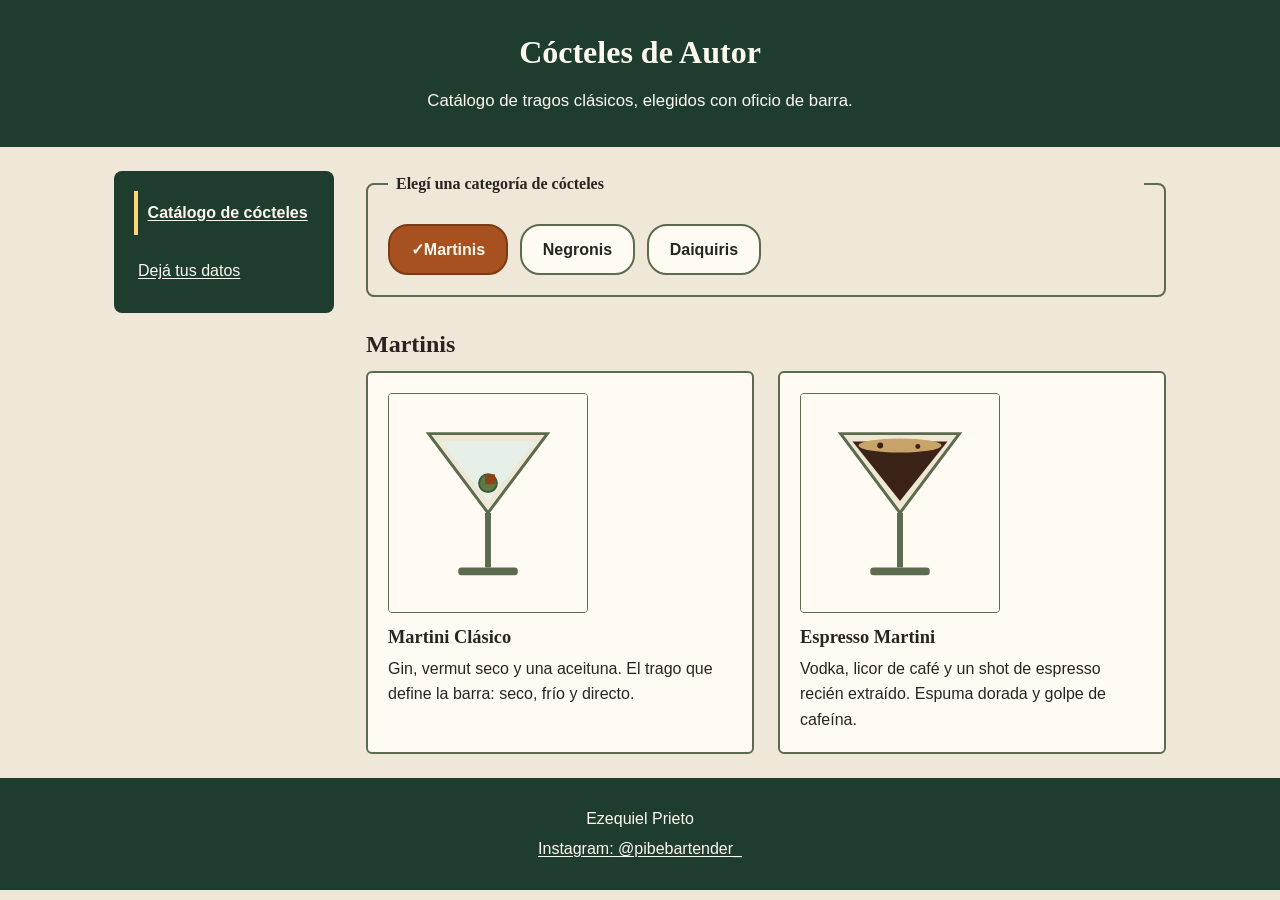
==== Trabajo_Practico_1_teoria/Claude/index.html @ 76b19e9d "Paginas de las IA´s Comparto las carpetas que contiene las paginas web sencillas generadas por dos I" ====
<!DOCTYPE html>
<html lang="es">
<head>
  <meta charset="UTF-8">
  <meta name="viewport" content="width=device-width, initial-scale=1.0">
  <title>Cócteles de Autor — Catálogo | Ezequiel Prieto</title>
  <meta name="description" content="Catálogo de cócteles de autor organizado por categorías: martinis, negronis y daiquiris.">
  <link rel="stylesheet" href="estilosIA.css">
</head>
<body>

  <a class="salto-enlace" href="#contenido-principal">Saltar al contenido principal</a>

  <header class="cabecera-sitio">
    <h1>Cócteles de Autor</h1>
    <p class="lema">Catálogo de tragos clásicos, elegidos con oficio de barra.</p>
  </header>

  <div class="disposicion">

    <nav class="barra-lateral" aria-label="Navegación principal">
      <ul>
        <li><a href="index.html" aria-current="page">Catálogo de cócteles</a></li>
        <li><a href="formulario.html">Dejá tus datos</a></li>
      </ul>
    </nav>

    <main id="contenido-principal" class="catalogo">

      <fieldset class="filtro-categorias">
        <legend>Elegí una categoría de cócteles</legend>

        <input type="radio" name="categoria" id="cat-martinis" checked>
        <label for="cat-martinis">Martinis</label>

        <input type="radio" name="categoria" id="cat-negronis">
        <label for="cat-negronis">Negronis</label>

        <input type="radio" name="categoria" id="cat-daiquiris">
        <label for="cat-daiquiris">Daiquiris</label>
      </fieldset>

      <section id="sec-martinis" class="categoria-cocteles" aria-labelledby="titulo-martinis">
        <h2 id="titulo-martinis">Martinis</h2>
        <div class="grilla-cocteles">

          <article class="tarjeta-cocktail">
            <img src="imagenes/martini-clasico.svg" alt="Copa de martini triangular con líquido transparente y una aceituna verde" width="200" height="220">
            <h3>Martini Clásico</h3>
            <p>Gin, vermut seco y una aceituna. El trago que define la barra: seco, frío y directo.</p>
          </article>

          <article class="tarjeta-cocktail">
            <img src="imagenes/espresso-martini.svg" alt="Copa de martini con líquido oscuro y espuma de café en la superficie" width="200" height="220">
            <h3>Espresso Martini</h3>
            <p>Vodka, licor de café y un shot de espresso recién extraído. Espuma dorada y golpe de cafeína.</p>
          </article>

        </div>
      </section>

      <section id="sec-negronis" class="categoria-cocteles" aria-labelledby="titulo-negronis">
        <h2 id="titulo-negronis">Negronis</h2>
        <div class="grilla-cocteles">

          <article class="tarjeta-cocktail">
            <img src="imagenes/negroni-clasico.svg" alt="Vaso bajo con hielo, líquido rojo intenso y una rodaja de naranja" width="200" height="220">
            <h3>Negroni Clásico</h3>
            <p>Gin, vermut rojo y Campari, en partes iguales. Amargo, franco, sin vueltas.</p>
          </article>

          <article class="tarjeta-cocktail">
            <img src="imagenes/negroni-sbagliato.svg" alt="Copa de vino con líquido rojo anaranjado, burbujas y una rodaja de naranja" width="200" height="220">
            <h3>Negroni Sbagliato</h3>
            <p>Vermut rojo, Campari y espumante en lugar de gin. Más liviano, con burbuja y con historia.</p>
          </article>

        </div>
      </section>

      <section id="sec-daiquiris" class="categoria-cocteles" aria-labelledby="titulo-daiquiris">
        <h2 id="titulo-daiquiris">Daiquiris</h2>
        <div class="grilla-cocteles">

          <article class="tarjeta-cocktail">
            <img src="imagenes/daiquiri-clasico.svg" alt="Copa tipo coupe con líquido transparente amarillento y una rodaja de lima" width="200" height="220">
            <h3>Daiquiri Clásico</h3>
            <p>Ron blanco, lima y azúcar. Tres ingredientes, ningún atajo: el equilibrio hecho trago.</p>
          </article>

          <article class="tarjeta-cocktail">
            <img src="imagenes/daiquiri-fresa.svg" alt="Copa con líquido rosado espeso tipo frozen, decorada con una fresa" width="200" height="220">
            <h3>Daiquiri de Fresa</h3>
            <p>Ron blanco, fresas frescas, lima y azúcar, procesados con hielo. Versión frozen del clásico.</p>
          </article>

        </div>
      </section>

    </main>

  </div>

  <footer class="pie-sitio">
    <p>Ezequiel Prieto</p>
    <p><a href="https://instagram.com/pibebartender_" target="_blank" rel="noopener noreferrer">Instagram: @pibebartender_</a></p>
  </footer>

</body>
</html>
---- Trabajo_Practico_1_teoria/Claude/estilosIA.css ----
/* ============================================================
   estilosIA.css
   Catálogo de Cócteles — Ezequiel Prieto (@pibebartender)
   Paleta y tipografía pensadas para una barra de autor:
   verde botella oscuro, cobre curtido y papel color arena.
   Cumple pautas WCAG 2.1 nivel AA (contraste, foco visible,
   objetivos táctiles, no depender solo del color).
   ============================================================ */

:root {
  /* Color */
  --color-fondo: #EFE7D8;           /* arena cálida, fondo general */
  --color-fondo-tarjeta: #FFFBF2;   /* crema, fondo de tarjetas */
  --color-verde-oscuro: #1F3D2E;    /* verde botella, header/footer/nav */
  --color-verde-oscuro-texto: #FDF9EF; /* texto claro sobre verde oscuro */
  --color-cobre: #A6511F;           /* cobre, botones y acentos */
  --color-cobre-oscuro: #7A3B14;    /* cobre oscuro, texto de enlaces y hover */
  --color-texto: #2A2420;           /* tinta cálida, texto principal */
  --color-borde: #5C6B4F;           /* oliva apagado, bordes */
  --color-foco: #123524;            /* foco visible sobre fondos claros */
  --color-foco-oscuro: #FFD37A;     /* foco visible sobre fondos oscuros */

  /* Tipografía */
  --fuente-titulos: Georgia, "Iowan Old Style", "Times New Roman", serif;
  --fuente-texto: "Trebuchet MS", Verdana, Geneva, sans-serif;
}

/* ============================================================
   Reseteo básico y accesibilidad general
   ============================================================ */

*,
*::before,
*::after {
  box-sizing: border-box;
}

html {
  font-size: 100%; /* respeta el tamaño de fuente configurado por la persona usuaria */
}

@media (prefers-reduced-motion: no-preference) {
  html {
    scroll-behavior: smooth;
  }
}

body {
  margin: 0;
  font-family: var(--fuente-texto);
  font-size: 1rem;
  line-height: 1.6;
  color: var(--color-texto);
  background-color: var(--color-fondo);
}

h1, h2, h3 {
  font-family: var(--fuente-titulos);
  line-height: 1.25;
  margin: 0 0 0.5em 0;
}

h1 { font-size: 2rem; }
h2 { font-size: 1.5rem; margin-top: 0; }
h3 { font-size: 1.15rem; }

p {
  margin: 0 0 1em 0;
  max-width: 70ch; /* líneas cortas, más legibles */
}

img {
  max-width: 100%;
  height: auto;
  display: block;
}

a {
  color: var(--color-cobre-oscuro);
  text-decoration: underline; /* los enlaces nunca dependen solo del color */
  text-underline-offset: 2px;
}

a:hover {
  color: var(--color-verde-oscuro);
}

/* Foco visible en todo el sitio: nunca se elimina el outline */
a:focus-visible,
button:focus-visible,
input:focus-visible {
  outline: 3px solid var(--color-foco);
  outline-offset: 2px;
  border-radius: 2px;
}

/* Enlace para saltar al contenido principal */
.salto-enlace {
  position: absolute;
  left: -9999px;
  top: 0;
  background-color: var(--color-verde-oscuro);
  color: var(--color-verde-oscuro-texto);
  padding: 0.85rem 1.25rem;
  z-index: 1000;
  border-radius: 0 0 6px 0;
  text-decoration: none;
  font-weight: bold;
}

.salto-enlace:focus {
  left: 0;
}

/* ============================================================
   Cabecera
   ============================================================ */

.cabecera-sitio {
  background-color: var(--color-verde-oscuro);
  color: var(--color-verde-oscuro-texto);
  padding: 2rem 1.5rem;
  text-align: center;
}

.cabecera-sitio h1 {
  color: var(--color-verde-oscuro-texto);
}

.cabecera-sitio .lema {
  margin: 0;
  font-size: 1.05rem;
  max-width: 60ch;
  margin-inline: auto;
}

/* ============================================================
   Disposición general: barra lateral + contenido
   ============================================================ */

.disposicion {
  display: flex;
  align-items: flex-start;
  gap: 2rem;
  max-width: 1100px;
  margin-inline: auto;
  padding: 1.5rem;
}

.barra-lateral {
  flex: 0 0 220px;
  background-color: var(--color-verde-oscuro);
  border-radius: 8px;
  padding: 1.25rem;
}

.barra-lateral ul {
  list-style: none;
  margin: 0;
  padding: 0;
  display: flex;
  flex-direction: column;
  gap: 0.9rem;
}

.barra-lateral a {
  color: var(--color-verde-oscuro-texto);
  display: block;
  padding: 0.5rem 0.25rem;
  min-height: 44px; /* objetivo táctil accesible */
  display: flex;
  align-items: center;
}

.barra-lateral a:hover {
  color: var(--color-foco-oscuro);
}

.barra-lateral a:focus-visible {
  outline-color: var(--color-foco-oscuro);
}

.barra-lateral a[aria-current="page"] {
  font-weight: bold;
  border-left: 4px solid var(--color-foco-oscuro);
  padding-left: 0.6rem;
}

.catalogo {
  flex: 1;
  min-width: 0;
}

/* ============================================================
   Filtro de categorías (radio buttons con apariencia de pestañas)
   ============================================================ */

.filtro-categorias {
  border: 2px solid var(--color-borde);
  border-radius: 8px;
  padding: 1.25rem;
  margin: 0 0 2rem 0;
  display: flex;
  flex-wrap: wrap;
  gap: 0.75rem;
  align-items: center;
}

.filtro-categorias legend {
  font-family: var(--fuente-titulos);
  font-weight: bold;
  padding: 0 0.5rem;
  width: 100%;
  margin-bottom: 0.5rem;
}

/* Ocultamos visualmente el radio nativo, pero sigue siendo accesible
   por teclado y por lectores de pantalla (no usar display:none) */
.filtro-categorias input[type="radio"] {
  position: absolute;
  width: 1px;
  height: 1px;
  overflow: hidden;
  clip: rect(0 0 0 0);
  white-space: nowrap;
}

.filtro-categorias label {
  cursor: pointer;
  background-color: var(--color-fondo-tarjeta);
  color: var(--color-texto);
  border: 2px solid var(--color-borde);
  border-radius: 20px;
  padding: 0.65rem 1.3rem;
  min-height: 44px;
  display: inline-flex;
  align-items: center;
  font-weight: 600;
}

/* El estado de selección nunca depende solo del color:
   también cambia el peso de fuente y aparece un símbolo de check */
.filtro-categorias input[type="radio"]:checked + label {
  background-color: var(--color-cobre);
  color: var(--color-verde-oscuro-texto);
  border-color: var(--color-cobre-oscuro);
}

.filtro-categorias input[type="radio"]:checked + label::before {
  content: "✓ ";
}

.filtro-categorias input[type="radio"]:focus-visible + label {
  outline: 3px solid var(--color-foco);
  outline-offset: 2px;
}

/* Mostrar solo la sección de la categoría seleccionada */
.categoria-cocteles {
  display: none;
}

.catalogo:has(#cat-martinis:checked) #sec-martinis,
.catalogo:has(#cat-negronis:checked) #sec-negronis,
.catalogo:has(#cat-daiquiris:checked) #sec-daiquiris {
  display: block;
}

/* ============================================================
   Grilla de cócteles
   ============================================================ */

.grilla-cocteles {
  display: grid;
  grid-template-columns: repeat(auto-fit, minmax(240px, 1fr));
  gap: 1.5rem;
}

.tarjeta-cocktail {
  background-color: var(--color-fondo-tarjeta);
  border: 2px solid var(--color-borde);
  border-radius: 6px;
  padding: 1.25rem;
}

.tarjeta-cocktail img {
  border: 1px solid var(--color-borde);
  border-radius: 4px;
  margin-bottom: 0.85rem;
}

.tarjeta-cocktail h3 {
  margin-bottom: 0.4rem;
}

.tarjeta-cocktail p {
  margin-bottom: 0;
}

/* ============================================================
   Formulario de datos personales
   ============================================================ */

.formulario-datos {
  max-width: 480px;
  border: 2px solid var(--color-borde);
  border-radius: 6px;
  padding: 1.5rem;
  background-color: var(--color-fondo-tarjeta);
}

.campo-formulario {
  display: flex;
  flex-direction: column;
  margin-bottom: 1.25rem;
}

.campo-formulario label {
  font-weight: bold;
  margin-bottom: 0.4rem;
}

.campo-formulario input {
  font: inherit;
  padding: 0.65rem 0.75rem;
  min-height: 44px;
  border: 2px solid var(--color-borde);
  border-radius: 4px;
  background-color: #ffffff;
  color: var(--color-texto);
}

.campo-formulario input:invalid:not(:placeholder-shown) {
  border-color: #8B1E1E;
}

.texto-ayuda {
  font-size: 0.9rem;
  color: var(--color-texto);
  margin: 0.4rem 0 0 0;
}

.formulario-datos button {
  font: inherit;
  font-weight: bold;
  background-color: var(--color-cobre);
  color: var(--color-verde-oscuro-texto);
  border: 2px solid var(--color-cobre-oscuro);
  border-radius: 6px;
  padding: 0.75rem 1.5rem;
  min-height: 44px;
  cursor: pointer;
}

.formulario-datos button:hover {
  background-color: var(--color-cobre-oscuro);
}

/* ============================================================
   Pie de página
   ============================================================ */

.pie-sitio {
  background-color: var(--color-verde-oscuro);
  color: var(--color-verde-oscuro-texto);
  text-align: center;
  padding: 1.5rem;
}

.pie-sitio p {
  margin: 0.25rem auto;
  max-width: none;
}

.pie-sitio a {
  color: var(--color-verde-oscuro-texto);
}

.pie-sitio a:focus-visible {
  outline-color: var(--color-foco-oscuro);
}

/* ============================================================
   Responsive: pantallas angostas (celulares)
   ============================================================ */

@media (max-width: 700px) {
  .disposicion {
    flex-direction: column;
    padding: 1rem;
  }

  .barra-lateral {
    flex-basis: auto;
    width: 100%;
  }

  .barra-lateral ul {
    flex-direction: row;
    flex-wrap: wrap;
    gap: 0.5rem;
  }

  .cabecera-sitio h1 {
    font-size: 1.6rem;
  }

  .filtro-categorias {
    justify-content: center;
  }
}
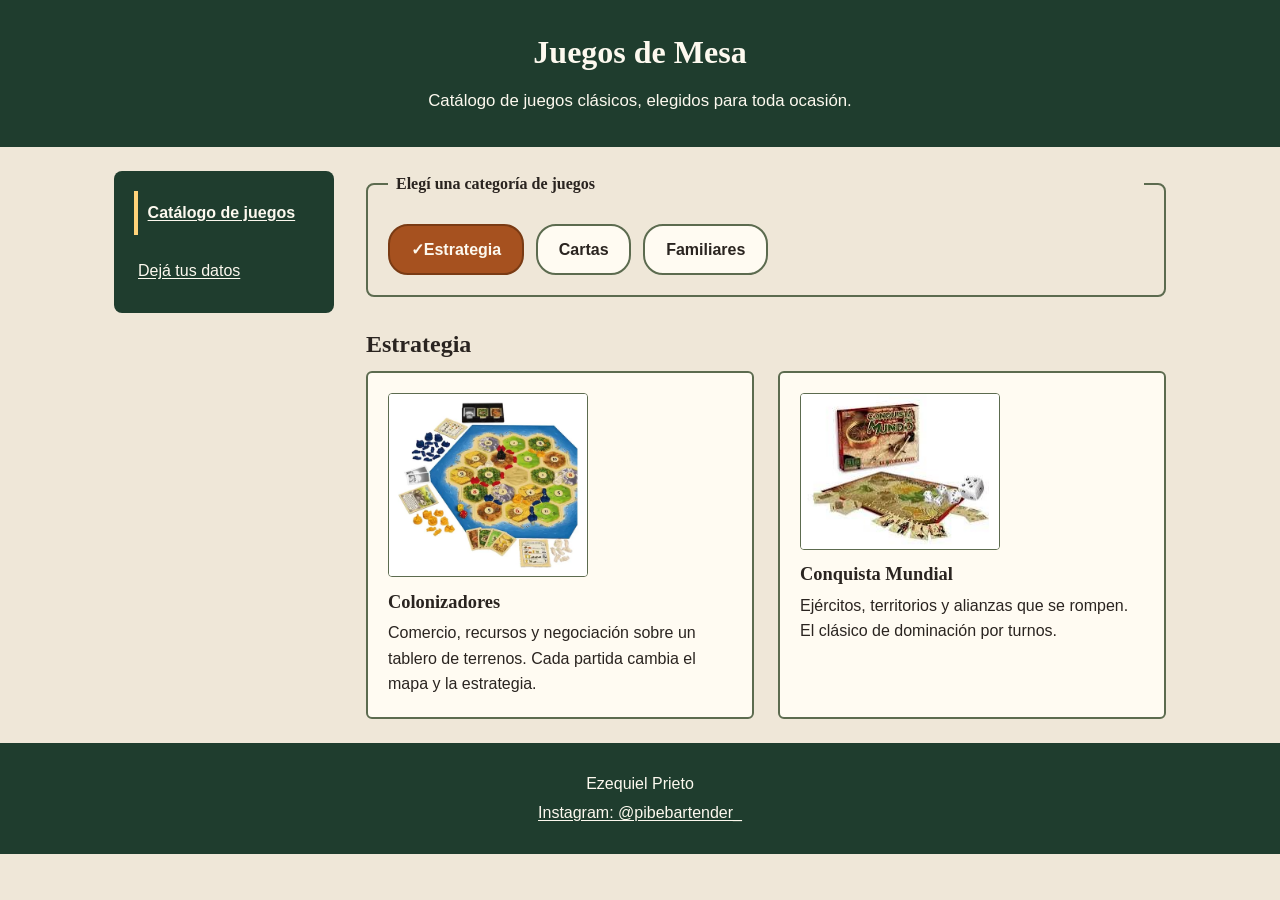
==== commit e31cb2c7: "Paginas de las IA Vuelvo a subir las paginas web sencillas realizadas por las IA, hubo correcciones " ====
--- a/Trabajo_Practico_1_teoria/Claude/index.html
+++ b/Trabajo_Practico_1_teoria/Claude/index.html
@@ -3,8 +3,8 @@
 <head>
   <meta charset="UTF-8">
   <meta name="viewport" content="width=device-width, initial-scale=1.0">
-  <title>Cócteles de Autor — Catálogo | Ezequiel Prieto</title>
-  <meta name="description" content="Catálogo de cócteles de autor organizado por categorías: martinis, negronis y daiquiris.">
+  <title>Juegos de Mesa — Catálogo | Ezequiel Prieto</title>
+  <meta name="description" content="Catálogo de juegos de mesa organizado por categorías: estrategia, cartas y familiares.">
   <link rel="stylesheet" href="estilosIA.css">
 </head>
 <body>
@@ -12,15 +12,15 @@
   <a class="salto-enlace" href="#contenido-principal">Saltar al contenido principal</a>
 
   <header class="cabecera-sitio">
-    <h1>Cócteles de Autor</h1>
-    <p class="lema">Catálogo de tragos clásicos, elegidos con oficio de barra.</p>
+    <h1>Juegos de Mesa</h1>
+    <p class="lema">Catálogo de juegos clásicos, elegidos para toda ocasión.</p>
   </header>
 
   <div class="disposicion">
 
     <nav class="barra-lateral" aria-label="Navegación principal">
       <ul>
-        <li><a href="index.html" aria-current="page">Catálogo de cócteles</a></li>
+        <li><a href="index.html" aria-current="page">Catálogo de juegos</a></li>
         <li><a href="formulario.html">Dejá tus datos</a></li>
       </ul>
     </nav>
@@ -28,70 +28,70 @@
     <main id="contenido-principal" class="catalogo">
 
       <fieldset class="filtro-categorias">
-        <legend>Elegí una categoría de cócteles</legend>
+        <legend>Elegí una categoría de juegos</legend>
 
-        <input type="radio" name="categoria" id="cat-martinis" checked>
-        <label for="cat-martinis">Martinis</label>
+        <input type="radio" name="categoria" id="cat-estrategia" checked>
+        <label for="cat-estrategia">Estrategia</label>
 
-        <input type="radio" name="categoria" id="cat-negronis">
-        <label for="cat-negronis">Negronis</label>
+        <input type="radio" name="categoria" id="cat-cartas">
+        <label for="cat-cartas">Cartas</label>
 
-        <input type="radio" name="categoria" id="cat-daiquiris">
-        <label for="cat-daiquiris">Daiquiris</label>
+        <input type="radio" name="categoria" id="cat-familiares">
+        <label for="cat-familiares">Familiares</label>
       </fieldset>
 
-      <section id="sec-martinis" class="categoria-cocteles" aria-labelledby="titulo-martinis">
-        <h2 id="titulo-martinis">Martinis</h2>
+      <section id="sec-estrategia" class="categoria-cocteles" aria-labelledby="titulo-estrategia">
+        <h2 id="titulo-estrategia">Estrategia</h2>
         <div class="grilla-cocteles">
 
           <article class="tarjeta-cocktail">
-            <img src="imagenes/martini-clasico.svg" alt="Copa de martini triangular con líquido transparente y una aceituna verde" width="200" height="220">
-            <h3>Martini Clásico</h3>
-            <p>Gin, vermut seco y una aceituna. El trago que define la barra: seco, frío y directo.</p>
+            <img src="imagenes/juego-colonizadores.jpg" alt="Tablero hexagonal con terrenos de distintos colores y piezas de construcción" width="200" height="220">
+            <h3>Colonizadores</h3>
+            <p>Comercio, recursos y negociación sobre un tablero de terrenos. Cada partida cambia el mapa y la estrategia.</p>
           </article>
 
           <article class="tarjeta-cocktail">
-            <img src="imagenes/espresso-martini.svg" alt="Copa de martini con líquido oscuro y espuma de café en la superficie" width="200" height="220">
-            <h3>Espresso Martini</h3>
-            <p>Vodka, licor de café y un shot de espresso recién extraído. Espuma dorada y golpe de cafeína.</p>
+            <img src="imagenes/juego-conquista.jpg" alt="Mapa mundial dividido en territorios con ejércitos de miniaturas de distintos colores" width="200" height="220">
+            <h3>Conquista Mundial</h3>
+            <p>Ejércitos, territorios y alianzas que se rompen. El clásico de dominación por turnos.</p>
           </article>
 
         </div>
       </section>
 
-      <section id="sec-negronis" class="categoria-cocteles" aria-labelledby="titulo-negronis">
-        <h2 id="titulo-negronis">Negronis</h2>
+      <section id="sec-cartas" class="categoria-cocteles" aria-labelledby="titulo-cartas">
+        <h2 id="titulo-cartas">Cartas</h2>
         <div class="grilla-cocteles">
 
           <article class="tarjeta-cocktail">
-            <img src="imagenes/negroni-clasico.svg" alt="Vaso bajo con hielo, líquido rojo intenso y una rodaja de naranja" width="200" height="220">
-            <h3>Negroni Clásico</h3>
-            <p>Gin, vermut rojo y Campari, en partes iguales. Amargo, franco, sin vueltas.</p>
+            <img src="imagenes/juego-colores.jpg" alt="Mazo de cartas de colores con números y símbolos especiales esparcidas en abanico" width="200" height="220">
+            <h3>Cartas de Colores</h3>
+            <p>Combiná números y colores para quedarte sin cartas primero. Rápido, ruidoso y adictivo.</p>
           </article>
 
           <article class="tarjeta-cocktail">
-            <img src="imagenes/negroni-sbagliato.svg" alt="Copa de vino con líquido rojo anaranjado, burbujas y una rodaja de naranja" width="200" height="220">
-            <h3>Negroni Sbagliato</h3>
-            <p>Vermut rojo, Campari y espumante en lugar de gin. Más liviano, con burbuja y con historia.</p>
+            <img src="imagenes/juego-explosivo.jpg" alt="Mazo de cartas ilustradas con un gato y una explosión de colores" width="200" height="220">
+            <h3>Gatos Explosivos</h3>
+            <p>Un mazo cargado de trampas y sorpresas. Evitá la carta equivocada o quedás afuera.</p>
           </article>
 
         </div>
       </section>
 
-      <section id="sec-daiquiris" class="categoria-cocteles" aria-labelledby="titulo-daiquiris">
-        <h2 id="titulo-daiquiris">Daiquiris</h2>
+      <section id="sec-familiares" class="categoria-cocteles" aria-labelledby="titulo-familiares">
+        <h2 id="titulo-familiares">Familiares</h2>
         <div class="grilla-cocteles">
 
           <article class="tarjeta-cocktail">
-            <img src="imagenes/daiquiri-clasico.svg" alt="Copa tipo coupe con líquido transparente amarillento y una rodaja de lima" width="200" height="220">
-            <h3>Daiquiri Clásico</h3>
-            <p>Ron blanco, lima y azúcar. Tres ingredientes, ningún atajo: el equilibrio hecho trago.</p>
+            <img src="imagenes/juego-torre.jpg" alt="Torre de bloques de madera apilados con algunos bloques retirados de la base" width="200" height="220">
+            <h3>Torre de Bloques</h3>
+            <p>Sacá una pieza, ponela arriba y no dejes que se caiga. Pulso firme y nervios de acero.</p>
           </article>
 
           <article class="tarjeta-cocktail">
-            <img src="imagenes/daiquiri-fresa.svg" alt="Copa con líquido rosado espeso tipo frozen, decorada con una fresa" width="200" height="220">
-            <h3>Daiquiri de Fresa</h3>
-            <p>Ron blanco, fresas frescas, lima y azúcar, procesados con hielo. Versión frozen del clásico.</p>
+            <img src="imagenes/juego-preguntados.jpg" alt="Tablero circular con casilleros de colores y una caja de tarjetas con preguntas" width="200" height="220">
+            <h3>Preguntados</h3>
+            <p>Cultura general, categorías de colores y esa pregunta que nadie sabe responder. Ideal en grupo.</p>
           </article>
 
         </div>
--- a/Trabajo_Practico_1_teoria/Claude/estilosIA.css
+++ b/Trabajo_Practico_1_teoria/Claude/estilosIA.css
@@ -260,9 +260,9 @@
   display: none;
 }
 
-.catalogo:has(#cat-martinis:checked) #sec-martinis,
-.catalogo:has(#cat-negronis:checked) #sec-negronis,
-.catalogo:has(#cat-daiquiris:checked) #sec-daiquiris {
+.catalogo:has(#cat-estrategia:checked) #sec-estrategia,
+.catalogo:has(#cat-cartas:checked) #sec-cartas,
+.catalogo:has(#cat-familiares:checked) #sec-familiares {
   display: block;
 }
 
